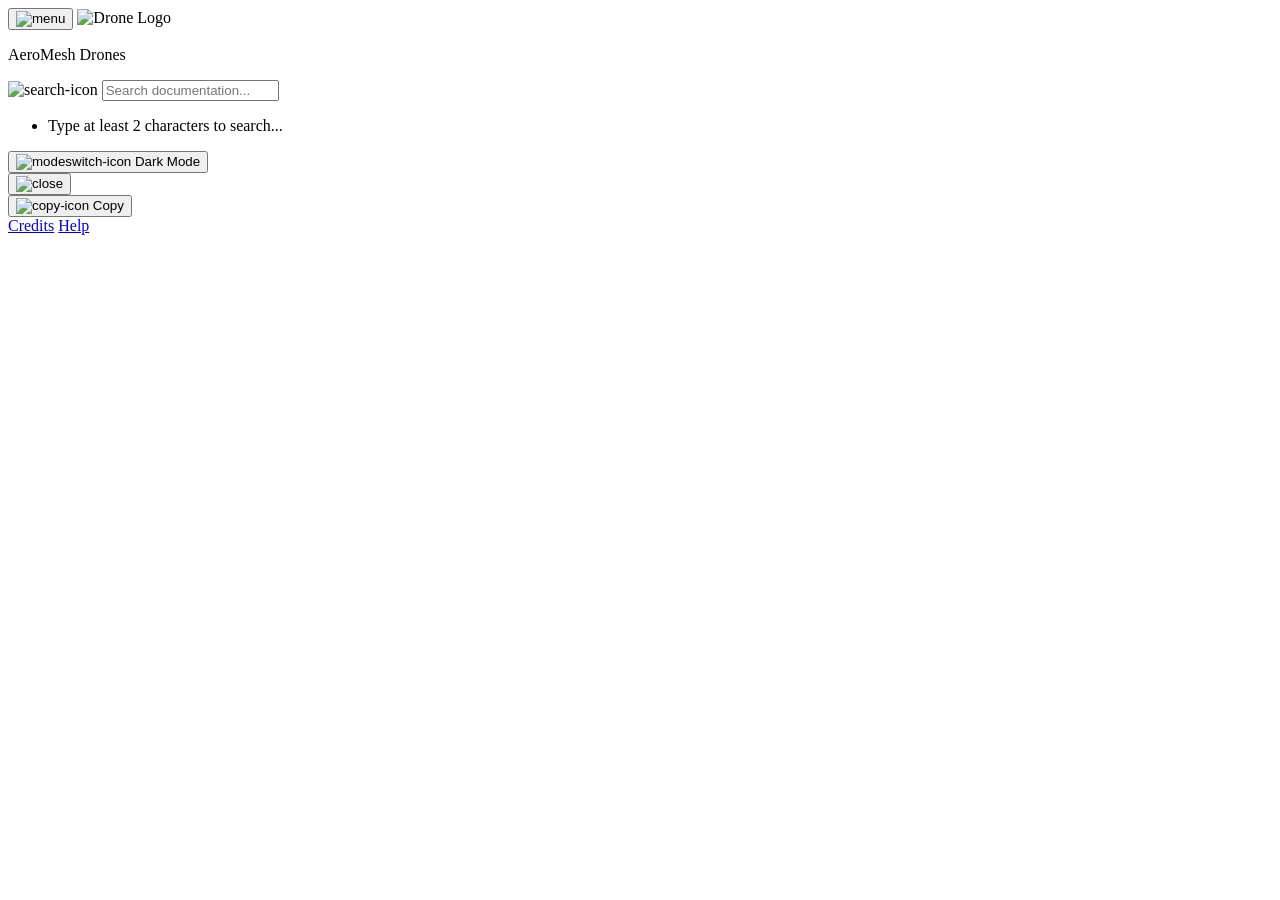
==== pages/index.html @ 742f3708 "Added necessary files to extract standalone version" ====
<!DOCTYPE html>
<html lang="en">
	<head>
		<meta charset="UTF-8" />
		<meta name="viewport" content="width=device-width, initial-scale=1.0" />
		<meta name="description" content="AeroMesh Drones Documentation - Comprehensive guide for building, programming, and flying drones." />

		<link rel="stylesheet" href="./styles/styles.css" />
		<link rel="stylesheet" href="./styles/markdown-styles.css" />
		<link rel="icon" href="./assets/img/camera-drone.svg" type="image/svg+xml" />

		<!-- Apply dark mode immediately before body render -->
		<script>
			(function () {
				const savedTheme = localStorage.getItem("theme");
				// Apply dark mode class immediately to prevent flash
				if (savedTheme === "dark") {
					document.documentElement.classList.add("dark-mode");
				}
				// Update button icon/text after DOM is ready
				function updateToggleButton() {
					const toggleButton = document.getElementById("lightDarkToggle");
					if (toggleButton && savedTheme === "dark") {
						const toggleIcon = toggleButton.querySelector(".icon");
						const toggleText = toggleButton.querySelector(".icon-text");
						toggleIcon.src = "assets/img/light.svg";
						toggleText.textContent = "Light Mode";
					}
				}
				if (document.readyState === "loading") {
					document.addEventListener("DOMContentLoaded", updateToggleButton);
				} else {
					updateToggleButton();
				}
			})();
		</script>

		<script type="module" src="./scripts/script.js"></script>
		<script type="module" src="./scripts/md-converter.js"></script>
		<script type="module" src="./scripts/content-browser.js"></script>
		<title>AeroMesh Drones Documentation</title>
	</head>

	<body>
		<header>
			<!-- Header-->
			<div class="header-logo">
				<!-- Sidebar toggle as an icon-only control placed top-left -->
				<button id="topicToggle" class="topic-toggle" aria-label="Toggle sidebar" aria-expanded="false">
					<img class="topic-toggle-icon" src="assets/img/hamburger.svg" alt="menu" />
				</button>
				<img src="assets/img/camera-drone.svg" class="header-image" alt="Drone Logo" />
				<p class="header-text">AeroMesh Drones</p>
				<div class="header-controls">
					<div class="header-search-bar">
						<img class="icon search-icon" src="assets/img/search.svg" alt="search-icon" />
						<input type="text" onfocus="searchbarFocus()" onblur="searchbarBlur()" oninput="searchbarSearch()" id="searchInput" placeholder="Search documentation..." />
						<div id="searchPopup" class="search-popup">
							<!-- Popup content goes here -->
							<ul class="search-results">
								<li class="search-no-results">Type at least 2 characters to search...</li>
							</ul>
						</div>
					</div>
					<button id="lightDarkToggle" onclick="lightDarkModeToggle()">
						<img class="icon" src="assets/img/dark.svg" alt="modeswitch-icon" />
						<span class="icon-text">Dark Mode</span>
					</button>
				</div>
			</div>
		</header>

		<div class="side-line"></div>

		<main>
			<div class="content-container">
				<div class="topic-selector">
					<button id="topicClose" class="topic-close" aria-label="Close sidebar">
						<img src="assets/img/cancel.svg" alt="close" />
					</button>
					<!-- Loading of topics will use class "topic-category" for headers of categories -->
				</div>
				<div class="display-window">
					<div id="markdown-container">
						<!-- Loading of MarkDown content will be placed here -->
					</div>
				</div>
				<div class="right-panel">
					<button class="copy-button" id="copyButton" onclick="copyButtonTrigger()">
						<img class="icon" src="assets/img/copy.svg" alt="copy-icon" />
						<span class="icon-text">Copy</span>
					</button>
					<div id="right-panel-header"></div>
				</div>
			</div>
		</main>
		<footer>
			<a href="credits.html">Credits</a>
			<a href="help.html">Help</a>
		</footer>

		<!-- Overlay for sliding sidebar on small screens -->
		<div id="sidebarOverlay" class="sidebar-overlay" aria-hidden="true"></div>


	</body>
</html>
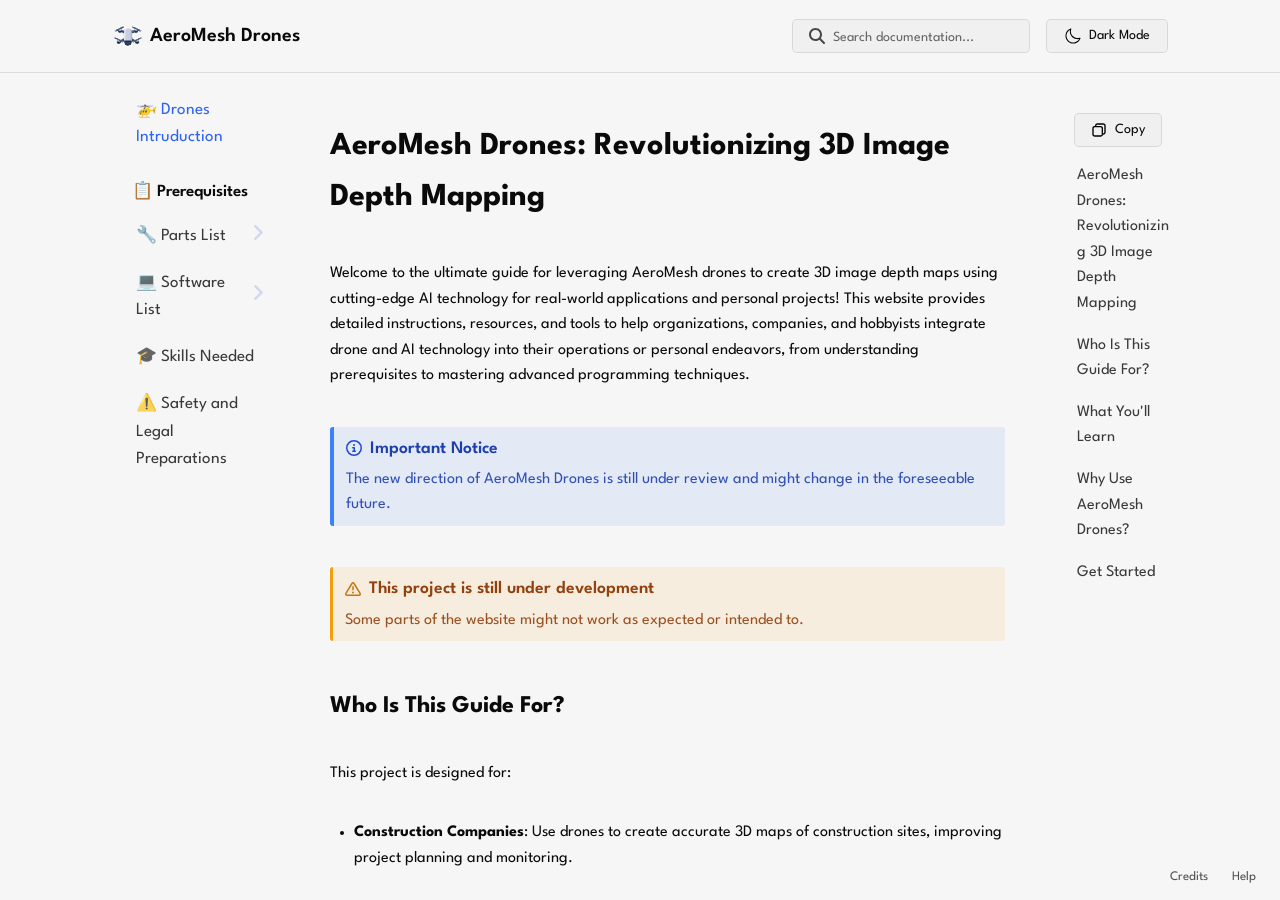
==== commit c6ddec67: "Rework path aspects of the project to fix path not found errors" ====
--- a/pages/index.html
+++ b/pages/index.html
@@ -5,9 +5,9 @@
 		<meta name="viewport" content="width=device-width, initial-scale=1.0" />
 		<meta name="description" content="AeroMesh Drones Documentation - Comprehensive guide for building, programming, and flying drones." />
 
-		<link rel="stylesheet" href="./styles/styles.css" />
-		<link rel="stylesheet" href="./styles/markdown-styles.css" />
-		<link rel="icon" href="./assets/img/camera-drone.svg" type="image/svg+xml" />
+		<link rel="stylesheet" href="../styles/styles.css" />
+		<link rel="stylesheet" href="../tools/markdown-converter/markdown-styles.css" />
+		<link rel="icon" href="../assets/img/camera-drone.svg" type="image/svg+xml" />
 
 		<!-- Apply dark mode immediately before body render -->
 		<script>
@@ -23,7 +23,7 @@
 					if (toggleButton && savedTheme === "dark") {
 						const toggleIcon = toggleButton.querySelector(".icon");
 						const toggleText = toggleButton.querySelector(".icon-text");
-						toggleIcon.src = "assets/img/light.svg";
+						toggleIcon.src = "../assets/img/light.svg";
 						toggleText.textContent = "Light Mode";
 					}
 				}
@@ -35,9 +35,9 @@
 			})();
 		</script>
 
-		<script type="module" src="./scripts/script.js"></script>
-		<script type="module" src="./scripts/md-converter.js"></script>
-		<script type="module" src="./scripts/content-browser.js"></script>
+		<script type="module" src="../scripts/script.js"></script>
+		<script type="module" src="../tools/markdown-converter/markdown-converter.js"></script>
+		<script type="module" src="../scripts/content-browser.js"></script>
 		<title>AeroMesh Drones Documentation</title>
 	</head>
 
@@ -47,13 +47,13 @@
 			<div class="header-logo">
 				<!-- Sidebar toggle as an icon-only control placed top-left -->
 				<button id="topicToggle" class="topic-toggle" aria-label="Toggle sidebar" aria-expanded="false">
-					<img class="topic-toggle-icon" src="assets/img/hamburger.svg" alt="menu" />
+					<img class="topic-toggle-icon" src="../assets/img/hamburger.svg" alt="menu" />
 				</button>
-				<img src="assets/img/camera-drone.svg" class="header-image" alt="Drone Logo" />
+				<img src="../assets/img/camera-drone.svg" class="header-image" alt="Drone Logo" />
 				<p class="header-text">AeroMesh Drones</p>
 				<div class="header-controls">
 					<div class="header-search-bar">
-						<img class="icon search-icon" src="assets/img/search.svg" alt="search-icon" />
+						<img class="icon search-icon" src="../assets/img/search.svg" alt="search-icon" />
 						<input type="text" onfocus="searchbarFocus()" onblur="searchbarBlur()" oninput="searchbarSearch()" id="searchInput" placeholder="Search documentation..." />
 						<div id="searchPopup" class="search-popup">
 							<!-- Popup content goes here -->
@@ -63,7 +63,7 @@
 						</div>
 					</div>
 					<button id="lightDarkToggle" onclick="lightDarkModeToggle()">
-						<img class="icon" src="assets/img/dark.svg" alt="modeswitch-icon" />
+						<img class="icon" src="../assets/img/dark.svg" alt="modeswitch-icon" />
 						<span class="icon-text">Dark Mode</span>
 					</button>
 				</div>
@@ -76,7 +76,7 @@
 			<div class="content-container">
 				<div class="topic-selector">
 					<button id="topicClose" class="topic-close" aria-label="Close sidebar">
-						<img src="assets/img/cancel.svg" alt="close" />
+						<img src="../assets/img/cancel.svg" alt="close" />
 					</button>
 					<!-- Loading of topics will use class "topic-category" for headers of categories -->
 				</div>
@@ -87,7 +87,7 @@
 				</div>
 				<div class="right-panel">
 					<button class="copy-button" id="copyButton" onclick="copyButtonTrigger()">
-						<img class="icon" src="assets/img/copy.svg" alt="copy-icon" />
+						<img class="icon" src="../assets/img/copy.svg" alt="copy-icon" />
 						<span class="icon-text">Copy</span>
 					</button>
 					<div id="right-panel-header"></div>
--- a/styles/styles.css
+++ b/styles/styles.css
@@ -0,0 +1,953 @@
+@font-face {
+	font-family: "league-spartan";
+	src: url("../assets/fonts/league-spartan/LeagueSpartan-VariableFont_wght.ttf");
+	font-display: swap;
+}
+
+/* Use border-box everywhere to avoid unexpected overflow */
+*, *::before, *::after {
+    box-sizing: border-box;
+}
+
+:root {
+	--bg-color: #f6f6f6;
+	--text-color: #0a0a0a;
+	--header-text-color: #0a0a0a;
+	--border-color: rgba(0, 0, 0, 0.1);
+	--hover-bg: rgba(0, 0, 0, 0.1);
+	--button-bg: #f0f0f0;
+	--button-text: #0a0a0a;
+	--topic-selected-color: rgb(44, 98, 245);
+	--topic-selected-hover-bg: rgba(195, 220, 252, 0.5);
+    --end-border-color: rgba(0,0,0,0.12);
+}
+
+:root.dark-mode {
+	--bg-color: #1e1e1e;
+	--text-color: #e0e0e0;
+	--header-text-color: #ffffff;
+	--border-color: rgba(255, 255, 255, 0.1);
+	--hover-bg: rgba(255, 255, 255, 0.1);
+	--button-bg: #2d2d2d;
+	--button-text: #e0e0e0;
+	--topic-selected-color: rgb(79, 128, 235);
+	--topic-selected-hover-bg: rgba(79, 128, 235, 0.2);
+    --end-border-color: rgba(255,255,255,0.08);
+}
+
+.markdown-end-previous,
+.markdown-end-next,
+.markdown-button-container,
+.code-copy-button {
+    background: var(--bg-color);
+    border: 1px solid var(--end-border-color);
+    color: var(--text-color);
+    border-radius: 8px;
+	transition: background-color 0.3s ease, color 0.3s ease, transform 0.1s ease border-color 0.2s ease;
+}
+
+:root.dark-mode .markdown-end-previous,
+:root.dark-mode .markdown-end-next,
+:root.dark-mode .markdown-button-container,
+:root.dark-mode .code-copy-button {
+    background: var(--bg-color);
+    border: 1px solid var(--end-border-color);
+    color: var(--button-text);
+}
+
+:root.dark-mode .markdown-end-previous:hover,
+:root.dark-mode .markdown-end-next:hover {
+    border-color: rgba(255,255,255,0.12);
+}
+
+:root.dark-mode .markdown-end-title,
+:root.dark-mode .markdown-end-label {
+    color: var(--text-color);
+}
+
+:root.dark-mode .markdown-end-icon,
+:root.dark-mode .markdown-end-icon-previous,
+:root.dark-mode .code-copy-button .icon {
+    filter: brightness(0) saturate(100%) invert(100%);
+}
+
+body {
+	background-color: var(--bg-color);
+	color: var(--text-color);
+	height: 100vh;
+	margin: 0;
+	overflow: hidden;
+	transition: background-color 0.3s ease, color 0.3s ease;
+}
+
+/* Smooth transitions for theme changes (match copy-button feel) */
+.display-window,
+.topic-selector,
+.header-search-bar,
+.topic-button,
+.topic-category-button,
+.right-bar-items,
+.markdown-end-previous,
+.markdown-end-next,
+.copy-button,
+.code-copy-button,
+.search-popup,
+footer {
+    transition: background-color 0.3s ease, color 0.3s ease, border-color 0.25s ease, box-shadow 0.25s ease, filter 0.3s ease;
+}
+
+.search-popup {
+	position: absolute;
+	top: 130%;
+	left: 50%;
+	transform: translateX(-50%) translateY(-10px);
+	width: 340px;
+
+	/* Styling */
+	background: var(--bg-color);
+	color: var(--text-color);
+	border: 1px solid var(--border-color);
+	border-radius: 12px;
+	box-shadow: 0 12px 40px rgba(0, 0, 0, 0.15), 0 4px 12px rgba(0, 0, 0, 0.1);
+	z-index: 100;
+	max-height: 350px;
+	overflow-y: auto;
+
+	/* Animation - initially hidden */
+	opacity: 0;
+	pointer-events: none;
+	transition: opacity 0.2s ease, transform 0.2s ease, background-color 0.3s ease, color 0.3s ease;
+}
+
+.search-popup.visible {
+	opacity: 1;
+	transform: translateX(-50%) translateY(0);
+	pointer-events: auto;
+}
+
+/* Search Results Styling */
+.search-results {
+	list-style: none;
+	margin: 0;
+	padding: 8px;
+}
+
+.search-no-results,
+.search-loading {
+	padding: 16px;
+	color: var(--text-color);
+	opacity: 0.6;
+	font-size: 13px;
+	font-family: league-spartan;
+	text-align: center;
+}
+
+.search-category-header {
+	padding: 12px 12px 6px 12px;
+	font-weight: 600;
+	font-size: 11px;
+	text-transform: uppercase;
+	color: var(--text-color);
+	opacity: 0.6;
+	background: transparent;
+	font-family: league-spartan;
+	letter-spacing: 0.8px;
+}
+
+.search-category-header:first-child {
+	padding-top: 4px;
+}
+
+.search-result-item {
+	padding: 0;
+	display: flex;
+	flex-direction: column;
+	gap: 0;
+	margin-bottom: 4px;
+}
+
+.search-result-title-row {
+	display: flex;
+	align-items: center;
+	gap: 10px;
+	padding: 10px 12px;
+	cursor: pointer;
+	border-radius: 8px;
+	transition: background-color 0.15s ease;
+}
+
+.search-result-title-row:hover {
+	background-color: var(--hover-bg);
+}
+
+.search-result-icon {
+	font-size: 14px;
+	opacity: 0.7;
+}
+
+.search-result-title {
+	font-weight: 500;
+	font-size: 14px;
+	font-family: league-spartan;
+	color: var(--text-color);
+}
+
+.search-result-snippets {
+	display: flex;
+	flex-direction: column;
+	gap: 2px;
+	margin-left: 36px;
+	margin-bottom: 4px;
+}
+
+.search-result-snippet {
+	font-size: 12px;
+	color: var(--text-color);
+	font-family: league-spartan;
+	line-height: 1.5;
+	padding: 8px 12px;
+	background: var(--button-bg);
+	border-radius: 6px;
+	cursor: pointer;
+	transition: background-color 0.15s ease, transform 0.1s ease;
+	border-left: 3px solid transparent;
+}
+
+.search-result-snippet:hover {
+	background-color: var(--hover-bg);
+	border-left-color: var(--topic-selected-color);
+	transform: translateX(2px);
+}
+
+.snippet-text {
+	display: -webkit-box;
+	-webkit-line-clamp: 2;
+	line-clamp: 2;
+	-webkit-box-orient: vertical;
+	overflow: hidden;
+	opacity: 0.8;
+}
+
+.search-result-snippet mark {
+	background-color: rgba(255, 200, 0, 0.35);
+	color: inherit;
+	padding: 2px 4px;
+	border-radius: 3px;
+	font-weight: 500;
+}
+
+:root.dark-mode .search-result-snippet mark {
+	background-color: rgba(255, 200, 0, 0.25);
+}
+
+/* Highlight flash animation for scroll-to text */
+@keyframes highlightFlash {
+	0% {
+		background-color: rgba(255, 200, 0, 0.5);
+	}
+	100% {
+		background-color: transparent;
+	}
+}
+
+.search-highlight-flash {
+	animation: highlightFlash 2s ease-out;
+	border-radius: 4px;
+}
+
+#lightDarkToggle {
+	background-color: var(--button-bg);
+	color: var(--button-text);
+	border: 1px solid var(--border-color);
+	padding: 0.5rem 1rem;
+	border-radius: 5px;
+	cursor: pointer;
+	font-family: league-spartan;
+	font-size: 14px;
+	transition: background-color 0.2s ease, transform 0.1s ease;
+	display: flex;
+	align-items: center;
+	gap: 0.5rem;
+	min-width: 122px;
+	justify-content: center;
+}
+
+#lightDarkToggle:hover {
+	background-color: var(--hover-bg);
+	transform: scale(1.025);
+}
+
+#lightDarkToggle:active {
+	transform: scale(0.95);
+}
+
+.icon {
+	width: 16px;
+	height: 16px;
+	filter: brightness(0) saturate(100%) invert(0%);
+	transition: filter 0.3s ease;
+}
+
+:root.dark-mode .icon {
+	filter: brightness(0) saturate(100%) invert(100%);
+	transition: filter 0.3s ease;
+}
+
+.icon-text {
+	line-height: 1;
+}
+
+.header-logo {
+	margin-left: 7rem;
+
+	display: flex;
+	flex-direction: row;
+	align-items: center;
+}
+
+.header-image {
+	width: 32px;
+	height: 32px;
+	margin-right: 0.5%;
+}
+
+.header-text {
+	font-size: 20px;
+	font-weight: 600;
+	font-family: league-spartan;
+	color: var(--header-text-color);
+	transition: background-color 0.3s ease, color 0.3s ease;
+}
+
+.header-controls {
+	margin-left: auto;
+	margin-right: 7rem;
+	display: flex;
+	align-items: center;
+	gap: 1rem;
+}
+
+/* Topic toggle (hamburger) */
+.topic-toggle {
+	display: none;
+	align-items: center;
+	justify-content: center;
+	background: transparent;
+	border: none;
+	padding: 0;
+	margin-right: 1.2rem;
+	cursor: pointer;
+}
+.topic-toggle:focus {
+	outline: 2px solid rgba(44,98,245,0.18);
+	outline-offset: 2px;
+}
+.topic-toggle-icon {
+	width: 28px;
+	height: 28px;
+	display: block;
+}
+
+:root.dark-mode .topic-toggle-icon {
+	filter: invert(1) hue-rotate(180deg) brightness(1.05);
+}
+
+.header-search-bar {
+	position: relative;
+	display: flex;
+	align-items: center;
+	gap: 0.5rem;
+	background-color: var(--button-bg);
+	border: 1px solid var(--border-color);
+	border-radius: 5px;
+	padding: 0.5rem 1rem;
+	transition: background-color 0.3s ease, border-color 0.2s ease;
+}
+
+.header-search-bar:focus-within {
+	border-color: var(--topic-selected-color);
+	box-shadow: 0 4px 12px rgba(0, 0, 0, 0.15), 0 2px 4px rgba(0, 0, 0, 0.1);
+}
+
+:root.dark-mode .header-search-bar:focus-within {
+	box-shadow: 0 4px 12px rgba(0, 0, 0, 0.4), 0 2px 4px rgba(0, 0, 0, 0.3);
+}
+
+.header-search-bar input {
+	border: none;
+	background: transparent;
+	color: var(--text-color);
+	font-family: league-spartan;
+	font-size: 14px;
+	outline: none;
+	width: 180px;
+	padding: 0;
+	margin: 0;
+	position: relative;
+	top: 1.5px;
+}
+
+.header-search-bar input::placeholder {
+	color: var(--text-color);
+	opacity: 0.6;
+}
+
+.search-icon {
+	width: 16px;
+	height: 16px;
+	opacity: 0.7;
+	flex-shrink: 0;
+}
+
+.side-line {
+	height: 1px;
+	background-color: var(--border-color);
+	width: 100%;
+}
+
+main {
+	margin-top: 1rem;
+	margin-left: 7rem;
+	font-family: league-spartan;
+}
+
+.topic-button {
+	border-radius: 5px;
+	transition: 0.1s;
+	padding: 0.5rem;
+	width: 95%;
+	cursor: pointer;
+	margin: 0;
+}
+
+.topic-button:hover {
+	background-color: var(--hover-bg);
+}
+
+.topic-under-category {
+	margin-left: 1.15rem;
+	border-left: 2px solid rgba(44, 98, 245, 0.3);
+	padding-left: 1rem;
+	border-radius: 0px;
+	position: relative;
+	animation: fadeIn 0.2s cubic-bezier(0.4, 0, 0.2, 1);
+}
+
+.fade-out {
+	animation: fadeOut 0.2s cubic-bezier(0.4, 0, 0.2, 1) forwards;
+	pointer-events: none;
+}
+
+@keyframes fadeIn {
+	from {
+		opacity: 0;
+		transform: translateY(-8px) scaleY(0.9);
+	}
+	to {
+		opacity: 1;
+		transform: translateY(0) scaleY(1);
+	}
+}
+
+@keyframes fadeOut {
+	from {
+		opacity: 1;
+		transform: translateY(0) scaleY(1);
+	}
+	to {
+		opacity: 0;
+		transform: translateY(-8px) scaleY(0.9);
+	}
+}
+
+.topic-under-category::before {
+	content: "";
+	position: absolute;
+	left: -2px;
+	top: -0.25rem;
+	width: 2px;
+	height: 0.25rem;
+	background-color: rgba(44, 98, 245, 0.3);
+}
+
+.topic-selected {
+	opacity: 1;
+	color: var(--topic-selected-color);
+}
+
+.topic-selected:hover {
+	background-color: var(--topic-selected-hover-bg);
+}
+
+.topic-unselected {
+	opacity: 0.8;
+}
+
+.topic-category-button {
+	border-radius: 5px;
+	transition: 0.1s;
+	padding: 0.5rem;
+	width: 100%;
+	cursor: pointer;
+	margin: 0;
+	display: flex;
+	align-items: center;
+	justify-content: space-between;
+}
+
+.topic-category-button:hover {
+	background-color: var(--hover-bg);
+}
+
+.topic-category-button-collapsed {
+	opacity: 0.8;
+}
+
+.topic-category-button-expanded {
+	opacity: 1;
+	color: var(--text-color);
+}
+
+.topic-category-button-selected {
+	opacity: 1;
+	color: var(--topic-selected-color);
+}
+
+.topic-category-button-selected:hover {
+	background-color: var(--topic-selected-hover-bg);
+}
+
+.topic-category-button-expanded .category-arrow {
+	opacity: 1;
+}
+
+.topic-category-button-selected .category-arrow {
+	opacity: 1;
+	color: var(--topic-selected-color);
+}
+
+.category-arrow {
+	margin-left: auto;
+	margin-right: 0.25rem;
+}
+
+.category-arrow img {
+	filter: brightness(0) saturate(100%) invert(85%) sepia(15%) saturate(353%) hue-rotate(194deg) brightness(96%) contrast(92%);
+	transition: filter 0.3s ease;
+}
+
+/* Blue arrow for selected state only */
+.topic-category-button-selected .category-arrow img {
+	filter: brightness(0) saturate(100%) invert(25%) sepia(90%) saturate(2267%) hue-rotate(224deg) brightness(100%) contrast(95%);
+}
+
+.topic-category {
+	font-weight: 600;
+	margin-top: 1rem;
+	margin-bottom: 0.25rem;
+	padding-left: 0.25rem;
+}
+
+.topic-selector {
+	font-size: 17px;
+	display: flex;
+	flex-direction: column;
+	gap: 0.25rem;
+	flex: 0 0 auto;
+	width: 15%;
+	overflow-y: auto;
+	max-height: calc(100vh - 120px);
+	overflow-x: hidden;
+	padding-right: 1rem;
+}
+
+.topic-selector {
+	transition: transform 240ms cubic-bezier(.2,.8,.2,1), visibility 240ms;
+}
+
+.sidebar-overlay {
+	position: fixed;
+	inset: 0;
+	background: rgba(0,0,0,0.35);
+	z-index: 10050;
+	opacity: 0;
+	visibility: hidden;
+	transition: opacity 200ms ease;
+}
+
+body.sidebar-open .sidebar-overlay {
+	opacity: 1;
+	visibility: visible;
+}
+
+/* When `.sidebar-open` is present, slide in sidebar on small screens */
+body.sidebar-open .topic-selector {
+	transform: translateX(0) !important;
+}
+
+/* Sidebar pop-in styling improvements */
+.topic-selector {
+	border-top-right-radius: 12px;
+	border-bottom-right-radius: 12px;
+	background-clip: padding-box;
+}
+
+.topic-selector .topic-close {
+	position: absolute;
+	right: 10px;
+	top: 10px;
+	background: transparent;
+	border: none;
+	padding: 6px;
+	display: inline-flex;
+	align-items: center;
+	justify-content: center;
+	cursor: pointer;
+}
+
+.topic-selector .topic-close img {
+	width: 18px;
+	height: 18px;
+	opacity: 0.8;
+}
+
+.topic-selector {
+	transition: transform 240ms cubic-bezier(.2,.8,.2,1), box-shadow 180ms ease;
+}
+
+.topic-selector.open {
+	transform: translateX(0);
+}
+
+.sidebar-overlay {
+	backdrop-filter: blur(4px) saturate(1.05);
+	-webkit-backdrop-filter: blur(4px) saturate(1.05);
+}
+
+.topic-selector::-webkit-scrollbar {
+	width: 3px;
+}
+
+.topic-selector::-webkit-scrollbar-thumb {
+	background: #bebebe;
+}
+
+.topic-selector::-webkit-scrollbar-thumb:hover {
+	background: #999999;
+}
+
+.content-container {
+	display: flex;
+	gap: 1rem;
+	align-items: flex-start;
+	width: 100%;
+	max-width: 100%;
+	margin: 0 auto;
+	padding: 0 1rem;
+	overflow-x: hidden;
+}
+
+.display-window {
+	flex: 1;
+	padding: 1rem;
+	overflow-y: auto;
+	max-height: calc(100vh - 120px);
+}
+
+.display-window::-webkit-scrollbar {
+	width: 3px;
+}
+
+.display-window::-webkit-scrollbar-thumb {
+	background: #bebebe;
+}
+
+.display-window::-webkit-scrollbar-thumb:hover {
+	background: #999999;
+}
+
+.right-panel {
+	flex: 0 0 20%;
+	padding: 1rem;
+	min-height: 400px;
+}
+
+.right-bar-list {
+	padding: 0;
+	margin: 0;
+	width: 75%;
+}
+
+.right-bar-items {
+	list-style: none;
+	border-radius: 5px;
+	padding: 0.25rem 0.75rem;
+	display: block;
+}
+
+.right-bar-items a {
+	list-style: none;
+	color: var(--text-color);
+	text-decoration: none;
+	padding: 0.25rem 0.75rem;
+	display: block;
+	opacity: 0.8;
+	transition: opacity 0.2s ease;
+	word-wrap: break-word;
+	transition: background-color 0.3s ease, color 0.3s ease;
+}
+
+.right-bar-items:hover {
+	cursor: pointer;
+	background-color: rgba(44, 98, 245, 0.08);
+	transform: translateX(2px);
+	transition: 0.2s ease-in-out;
+}
+
+.right-bar-items:hover a {
+	opacity: 1;
+	color: rgb(44, 98, 245);
+}
+
+.markdown-code-block {
+	background-color: var(--md-code-bg-color);
+	transition: background-color 0.2s ease, color 0.2s ease;
+}
+
+.copy-button {
+	position: static;
+	background-color: var(--button-bg);
+	color: var(--button-text);
+	border: 1px solid var(--border-color);
+	padding: 0.5rem 1rem;
+	border-radius: 5px;
+	cursor: pointer;
+	font-family: league-spartan;
+	font-size: 14px;
+	margin-left: auto;
+	margin-right: 24%;
+	margin-left: 1.3rem;
+	margin-top: 0.5rem;
+	margin-bottom: 0.5rem;
+	display: flex;
+	align-items: center;
+	gap: 0.5rem;
+	transition: background-color 0.3s ease, color 0.3s ease, transform 0.1s ease;
+}
+
+html {
+	overflow-x: hidden;
+}
+
+.copy-button:hover {
+	background-color: var(--hover-bg);
+}
+
+.copy-button:active {
+	transform: scale(0.95);
+}
+
+footer {
+	position: fixed;
+	bottom: 0.75rem;
+	right: 1.5rem;
+	font-family: league-spartan;
+	font-size: 13px;
+	z-index: 1000;
+	display: flex;
+	gap: 1.5rem;
+}
+
+footer a {
+	color: var(--text-color);
+	text-decoration: none;
+	opacity: 0.7;
+	transition: opacity 0.2s ease, color 0.3s ease, border-color 0.3s ease;
+}
+
+footer a:hover {
+	opacity: 1;
+	text-decoration: underline;
+}
+
+.markdown-end-container {
+    gap: 3rem;
+}
+
+@media (max-width: 768px) {
+	.header-text {
+		font-size: 15px;
+	}
+
+	main {
+		margin-left: 0;
+	}
+
+	.header-logo {
+		margin-left: 1.5%;
+	}
+
+    .content-container {
+		padding: 0 0;
+		gap: 0.5rem;
+		width: 100%;
+		max-width: 100%;
+	}
+
+	.right-panel {
+		display: none !important;
+	}
+
+	.topic-toggle {
+		display: inline-flex;
+	}
+
+	.topic-selector {
+		position: fixed;
+		top: 64px;
+		bottom: 0;
+		left: 0;
+		width: 78%;
+		max-width: 360px;
+		padding: 1rem;
+		background: var(--bg-color);
+		z-index: 10060;
+		box-shadow: 8px 0 30px rgba(0,0,0,0.12);
+		transform: translateX(-110%);
+		overflow-y: auto;
+		max-height: calc(100vh - 64px);
+	}
+
+	.content-container {
+		padding: 0 0.5rem;
+	}
+
+	.display-window {
+		padding: 0.75rem 0.5rem;
+		flex-basis: 100%;
+	}
+
+	.sidebar-overlay {
+		display: block;
+	}
+
+	.copy-button {
+		margin-right: 0.5rem;
+		margin-left: 0.5rem;
+	}
+
+	#lightDarkToggle {
+		min-width: 0 !important;
+		padding: 0.4rem 0.6rem !important;
+	}
+
+	#lightDarkToggle .icon-text {
+		display: none !important;
+	}
+
+	.header-controls {
+		margin-right: 1.5%;
+		gap: 0.5rem;
+		position: relative;
+	}
+
+	.header-search-bar {
+		position: absolute;
+		right: 48px;
+		top: 50%;
+		transform: translateY(-50%);
+		z-index: 60;
+		transition: background-color 0.3s ease, color 0.3s ease, transform 0.1s ease;
+
+	}
+
+	.header-search-bar.mobile-collapsed {
+		width: 40px;
+		padding: 0.35rem;
+		overflow: hidden;
+		border-radius: 6px;
+		display: flex;
+		align-items: center;
+		justify-content: center;
+		gap: 0;
+		top: 50%;
+		transform: translateY(-50%);
+	}
+
+	.header-search-bar.mobile-collapsed input {
+		display: none;
+	}
+
+	.header-search-bar.expanded {
+		width: 220px;
+		padding: 0.4rem 0.6rem;
+		right: 56px;
+		transform: translateY(-50%);
+	}
+
+	.header-search-bar.expanded input {
+		width: 100%;
+		opacity: 1;
+		padding-left: 0.25rem;
+		pointer-events: auto;
+		display: block;
+	}
+
+	.header-search-bar .search-popup {
+		left: 50%;
+		transform: translateX(-50%) translateY(-10px);
+	}
+
+	.header-search-bar input {
+		width: 110px;
+	}
+
+	.markdown-end-container {
+		flex-direction: column;
+		gap: 1.5rem;
+		align-items: stretch;
+		padding: 0.12rem 0.12rem;
+	}
+
+	.markdown-end-previous,
+	.markdown-end-next {
+		width: 100%;
+		padding: 0.45rem 0.6rem;
+		border-radius: 8px;
+		box-shadow: 0 3px 8px rgba(0,0,0,0.04);
+		background: var(--bg-color);
+		border: 1px solid var(--end-border-color);
+		justify-content: space-between;
+		align-items: center;
+	}
+
+	.markdown-end-previous {
+		order: 1;
+	}
+
+	.markdown-end-next {
+		order: 2;
+	}
+
+	.markdown-end-icon,
+	.markdown-end-icon-previous {
+		width: 18px;
+		height: 18px;
+		margin-left: 0.25rem;
+		filter: drop-shadow(0 1px 3px rgba(0,0,0,0.04));
+	}
+
+	.markdown-end-label {
+		font-size: 0.9rem;
+	}
+
+	.markdown-end-title {
+		font-size: 1rem;
+	}
+
+	.markdown-end-previous,
+	.markdown-end-next {
+		-touch-action: manipulation;
+	}
+}
+
--- a/tools/markdown-converter/markdown-styles.css
+++ b/tools/markdown-converter/markdown-styles.css
@@ -0,0 +1,870 @@
+@font-face {
+	font-family: "league-spartan";
+	src: url("./assets/fonts/league-spartan/LeagueSpartan-VariableFont_wght.ttf"); /* Change the path to the font if needed */
+}
+
+/* === UI Theme Colors (Light Mode) === */
+:root {
+	--bg-color: #f6f6f6; /* Main background color */
+	--text-color: #0a0a0a; /* Primary text color */
+	--header-text-color: #0a0a0a; /* Header text color */
+	--border-color: rgba(0, 0, 0, 0.1); /* Border and divider color */
+	--hover-bg: rgba(0, 0, 0, 0.1); /* Background on hover state */
+	--button-bg: #f0f0f0; /* Button and container background */
+	--button-text: #0a0a0a; /* Button text color */
+	--topic-selected-color: rgb(44, 98, 245); /* Active/selected element color */
+
+	/* === Markdown Code Styling === */
+	--md-code-bg-color: #f5f5f5; /* Code block background */
+	--md-inline-code-bg: #f4f4f4; /* Inline code background */
+	--md-code-block-bg: #f8f9fa; /* Code block background (main) */
+	--md-code-block-border: #e9ecef; /* Code block border color */
+	--md-greyed-out: #a6a6a6; /* Disabled/muted text color */
+
+	/* === Markdown Signature Blocks === */
+	--md-positive-bg: rgba(34, 197, 94, 0.1); /* Success/positive background */
+	--md-positive-color: rgb(22, 101, 52); /* Success/positive text color */
+	--md-warning-bg: rgba(245, 158, 11, 0.1); /* Warning background */
+	--md-warning-color: rgb(146, 64, 14); /* Warning text color */
+	--md-negative-bg: rgba(239, 68, 68, 0.1); /* Error/negative background */
+	--md-negative-color: rgb(153, 27, 27); /* Error/negative text color */
+	--md-info-bg: rgba(59, 130, 246, 0.1); /* Info background */
+	--md-info-color: rgb(30, 64, 175); /* Info text color */
+
+	/* === Markdown Button Containers === */
+	--md-button-container: rgb(200, 200, 200); /* Button container border color */
+	--md-button-container-hover: rgb(160, 160, 160); /* Button container hover border */
+
+	/* === Markdown Tables === */
+	--md-table-border: #d1d5db; /* Table border color */
+	--md-table-header-bg: #f3f4f6; /* Table header background */
+	--md-table-header-color: #374151; /* Table header text color */
+	--md-table-cell-bg: white; /* Table cell background */
+	--md-table-row-even-bg: #fbfbfb; /* Even row background (zebra striping) */
+	--md-table-row-hover-bg: #f3f4f6; /* Table row hover background */
+
+	/* === Code Block Syntax Highlighting === */
+	--md-cb-text: #0a0a0a; /* Default code text color */
+	--md-cb-comment: #188418; /* Comment text color */
+	--md-cb-number: #dfb11b; /* Number literal color */
+	--md-cb-keyword: #0e00d5; /* Keyword color */
+	--md-cb-hash: #c915e1; /* Hash/special symbol color */
+	--md-cb-qmark: #a84600; /* Question mark/operator color */
+	--md-cb-brc: var(--md-cb-text); /* Round brackets color */
+	--md-cb-cbrc: var(--md-cb-text); /* Curly brackets color */
+	--md-cb-sbrc: var(--md-cb-keyword); /* Square brackets color */
+	--md-cb-dot: var(--md-cb-text); /* Dot/period color */
+	--md-cb-object: #001369; /* Object/class name color */
+	--md-cb-property: #575a00; /* Property/attribute name color */
+}
+
+/* === UI Theme Colors (Dark Mode) === */
+:root.dark-mode {
+	--bg-color: #1e1e1e; /* Dark background color */
+	--text-color: #e0e0e0; /* Light text for dark mode */
+	--header-text-color: #ffffff; /* Bright header text */
+	--border-color: rgba(255, 255, 255, 0.1); /* Light border color */
+	--hover-bg: rgba(255, 255, 255, 0.1); /* Light hover background */
+	--button-bg: #2d2d2d; /* Dark button background */
+	--button-text: #e0e0e0; /* Light button text */
+	--topic-selected-hover-bg: rgba(79, 128, 235, 0.2); /* Selected element hover background */
+
+	/* === Markdown Code Styling (Dark Mode) === */
+	--md-code-bg-color: #2d2d2d; /* Dark code block background */
+	--md-inline-code-bg: #2d2d2d; /* Dark inline code background */
+	--md-code-block-bg: #2d2d2d; /* Dark code block background (main) */
+	--md-code-block-border: #3d3d3d; /* Dark code block border */
+
+	/* === Markdown Signature Blocks (Dark Mode) === */
+	--md-positive-bg: rgba(34, 197, 94, 0.2); /* Dark success background */
+	--md-positive-color: rgb(111, 218, 152); /* Bright success text */
+	--md-warning-bg: rgba(245, 158, 11, 0.2); /* Dark warning background */
+	--md-warning-color: rgb(251, 191, 36); /* Bright warning text */
+	--md-negative-bg: rgba(239, 68, 68, 0.2); /* Dark error background */
+	--md-negative-color: rgb(252, 165, 165); /* Bright error text */
+	--md-info-bg: rgba(59, 130, 246, 0.2); /* Dark info background */
+	--md-info-color: rgb(147, 197, 253); /* Bright info text */
+
+	/* === Markdown Button Containers (Dark Mode) === */
+	--md-button-container: rgb(80, 80, 80); /* Dark button container border */
+	--md-button-container-hover: rgb(120, 120, 120); /* Dark button hover border */
+
+	/* === Markdown Tables (Dark Mode) === */
+	--md-table-border: #3d3d3d; /* Dark table border */
+	--md-table-header-bg: #2d2d2d; /* Dark table header background */
+	--md-table-header-color: #e0e0e0; /* Light table header text */
+	--md-table-cell-bg: #1e1e1e; /* Dark table cell background */
+	--md-table-row-even-bg: #252525; /* Dark even row background */
+	--md-table-row-hover-bg: #2d2d2d; /* Dark table row hover background */
+
+	/* === Code Block Syntax Highlighting (Dark Mode) === */
+	--md-cb-text: #e0e0e0; /* Light code text */
+	--md-cb-comment: #379837; /* Green comment color */
+	--md-cb-number: #dfb11b; /* Number color */
+	--md-cb-keyword: #4f43ff; /* Bright keyword color */
+	--md-cb-hash: #cf11e8; /* Bright hash/symbol color */
+	--md-cb-qmark: #db8b52; /* Orange operator color */
+	--md-cb-brc: var(--md-cb-text); /* Round brackets color */
+	--md-cb-cbrc: var(--md-cb-text); /* Curly brackets color */
+	--md-cb-sbrc: var(--md-cb-keyword); /* Square brackets color */
+	--md-cb-dot: var(--md-cb-text); /* Dot/period color */
+	--md-cb-object: #bbc2e3; /* Light object/class name color */
+	--md-cb-property: #e6e7c8; /* Light property/attribute name color */
+}
+
+/* Base Body Styles */
+body {
+	font-family: "league-spartan", Arial, sans-serif;
+	line-height: 1.6;
+	margin: 0;
+	padding: 0;
+}
+
+/* Heading Styles */
+.markdown-heading {
+	font-weight: bold;
+	margin: 0.5em 0 0.25em;
+}
+
+.markdown-heading h1 {
+	font-size: 2em;
+}
+
+.markdown-heading h2 {
+	font-size: 1.75em;
+}
+
+.markdown-heading h3 {
+	font-size: 1.5em;
+}
+
+.markdown-heading h4 {
+	font-size: 1.25em;
+}
+
+.markdown-heading h5 {
+	font-size: 1em;
+}
+
+.markdown-heading h6 {
+	font-size: 0.875em;
+}
+
+/* Paragraph Styles */
+.markdown-paragraph {
+	margin: 0.25em 0;
+}
+
+/* Unordered Lists */
+.markdown-list {
+	list-style-type: disc;
+	margin: 0.25em 0 0.25em 1.5em;
+	padding: 0;
+}
+
+.markdown-list-item {
+	margin: 0.25em 0;
+}
+
+/* Ordered Lists */
+.markdown-ordered-list {
+	list-style-type: decimal;
+	margin: 0.25em 0 0.25em 1.5em;
+	padding: 0;
+}
+
+.markdown-ordered-list-item {
+	margin: 0.25em 0;
+}
+
+/* Bold Text */
+.markdown-bold {
+	font-weight: bold;
+}
+
+/* Italic Text */
+.markdown-italic {
+	font-style: italic;
+}
+
+/* Strikethrough Text */
+.markdown-strikethrough {
+	text-decoration: line-through;
+	opacity: 0.7;
+}
+
+/* Inline Code */
+.markdown-code {
+	font-family: monospace;
+	background-color: var(--md-inline-code-bg);
+	padding: 0.2em 0.4em;
+	border-radius: 4px;
+	transition: background-color 0.3s ease, border-color 0.3s ease;
+}
+
+/* Standard Code Block */
+.markdown-code-block {
+	font-family: monospace;
+	background-color: var(--md-code-block-bg);
+	border: 1px solid var(--md-code-block-border);
+	border-radius: 5px;
+	padding: 1rem;
+	margin: 1rem 0;
+	overflow-x: auto;
+	white-space: pre;
+	transition: background-color 0.3s ease, border-color 0.3s ease, color 0.3s ease;
+}
+
+/* Standard Links */
+.markdown-link {
+	color: rgb(44, 98, 245);
+	text-decoration: none;
+	transition: 0.1s;
+}
+
+.markdown-link:hover {
+	text-decoration: underline;
+	color: rgba(44, 98, 245, 0.8);
+}
+
+/* Button-styled Links */
+.markdown-button {
+	display: inline-block;
+	background-color: rgb(44, 98, 245);
+	color: white;
+	padding: 0.5rem 1rem;
+	border-radius: 5px;
+	cursor: pointer;
+	transition: 0.1s;
+	font-family: "league-spartan", Arial, sans-serif;
+	font-weight: 600;
+	text-decoration: none;
+	border: none;
+}
+
+.markdown-button:hover {
+	background-color: rgba(44, 98, 245, 0.8);
+	transform: translateY(-1px);
+}
+
+/* Success/Positive Block */
+.markdown-positive {
+	background-color: var(--md-positive-bg);
+	border-left: 4px solid rgb(34, 197, 94);
+	padding: 0.5rem 0.75rem;
+	margin: 0.5rem 0;
+	border-radius: 3px;
+	font-family: "league-spartan", Arial, sans-serif;
+	font-weight: 500;
+	color: var(--md-positive-color);
+	transition: background-color 0.3s ease, color 0.3s ease;
+}
+
+/* Warning Block */
+.markdown-warning {
+	background-color: var(--md-warning-bg);
+	border-left: 3px solid rgb(245, 158, 11);
+	border-radius: 3px;
+	padding: 0.5rem 0.75rem;
+	margin: 0.5rem 0;
+	font-family: "league-spartan", Arial, sans-serif;
+	font-weight: 500;
+	color: var(--md-warning-color);
+	transition: background-color 0.3s ease, color 0.3s ease;
+}
+
+/* Error/Negative Block */
+.markdown-negative {
+	background-color: var(--md-negative-bg);
+	border-left: 4px solid rgb(239, 68, 68);
+	padding: 0.5rem 0.75rem;
+	margin: 0.5rem 0;
+	border-radius: 3px;
+	font-family: "league-spartan", Arial, sans-serif;
+	font-weight: 500;
+	color: var(--md-negative-color);
+	transition: background-color 0.3s ease, color 0.3s ease;
+}
+
+/* Info Block */
+.markdown-info {
+	background-color: var(--md-info-bg);
+	border-left: 4px solid rgb(59, 130, 246);
+	padding: 0.5rem 0.75rem;
+	margin: 0.5rem 0;
+	border-radius: 3px;
+	font-family: "league-spartan", Arial, sans-serif;
+	font-weight: 500;
+	color: var(--md-info-color);
+	transition: background-color 0.3s ease, color 0.3s ease;
+}
+
+/* Signature Block Sub-components */
+.markdown-signature-heading {
+	margin: 0 0 0.25rem 0;
+	font-weight: 600;
+	font-size: 1.1em;
+	color: inherit;
+}
+
+.markdown-signature-header {
+	display: flex;
+	align-items: center;
+	gap: 8px;
+}
+
+.markdown-signature-body {
+	margin: 0;
+	font-weight: 400;
+	opacity: 0.9;
+}
+
+.markdown-signature-header .icon {
+	height: 16px;
+	width: 16px;
+	margin-top: -0.37rem;
+}
+
+/* Signature Block Icons - Light Mode */
+.markdown-positive .markdown-signature-header .icon {
+	filter: brightness(0) saturate(100%) invert(27%) sepia(51%) saturate(2878%) hue-rotate(106deg) brightness(91%) contrast(97%);
+	transition: filter 0.3s ease;
+}
+
+.markdown-warning .markdown-signature-header .icon {
+	filter: brightness(0) saturate(100%) invert(41%) sepia(94%) saturate(1263%) hue-rotate(13deg) brightness(94%) contrast(91%);
+}
+
+.markdown-negative .markdown-signature-header .icon {
+	filter: brightness(0) saturate(100%) invert(15%) sepia(73%) saturate(3607%) hue-rotate(347deg) brightness(89%) contrast(88%);
+	transition: filter 0.3s ease;
+}
+
+.markdown-info .markdown-signature-header .icon {
+	filter: brightness(0) saturate(100%) invert(19%) sepia(95%) saturate(2733%) hue-rotate(224deg) brightness(91%) contrast(95%);
+	transition: filter 0.3s ease;
+}
+
+/* Signature Block Icons - Dark Mode */
+:root.dark-mode .markdown-positive .markdown-signature-header .icon {
+	filter: brightness(0) saturate(100%) invert(79%) sepia(23%) saturate(864%) hue-rotate(88deg) brightness(96%) contrast(89%);
+	transition: filter 0.3s ease;
+}
+
+:root.dark-mode .markdown-warning .markdown-signature-header .icon {
+	filter: brightness(0) saturate(100%) invert(80%) sepia(47%) saturate(565%) hue-rotate(360deg) brightness(102%) contrast(98%);
+}
+
+:root.dark-mode .markdown-negative .markdown-signature-header .icon {
+	filter: brightness(0) saturate(100%) invert(84%) sepia(17%) saturate(1078%) hue-rotate(308deg) brightness(102%) contrast(98%);
+	transition: filter 0.3s ease;
+}
+
+:root.dark-mode .markdown-info .markdown-signature-header .icon {
+	filter: brightness(0) saturate(100%) invert(75%) sepia(26%) saturate(741%) hue-rotate(188deg) brightness(101%) contrast(98%);
+	transition: filter 0.3s ease;
+}
+
+/* Signature Block Heading Styles */
+.markdown-positive-heading {
+	background-color: rgba(34, 197, 94, 0.2);
+	margin: -0.5rem -0.75rem 0.25rem -0.75rem;
+	padding: 0.5rem 0.75rem;
+	font-weight: 600;
+	font-size: 1.1em;
+	color: inherit;
+	border-radius: 3px 3px 0 0;
+}
+
+.markdown-positive-body {
+	margin: 0;
+	font-weight: 400;
+	opacity: 0.9;
+}
+
+.markdown-warning-heading {
+	background-color: rgba(245, 158, 11, 0.2);
+	margin: -0.5rem -0.75rem 0.25rem -0.75rem;
+	padding: 0.5rem 0.75rem;
+	font-weight: 600;
+	font-size: 1.1em;
+	color: inherit;
+	border-radius: 3px 3px 0 0;
+}
+
+.markdown-warning-body {
+	margin: 0;
+	font-weight: 400;
+	opacity: 0.9;
+}
+
+.markdown-negative-heading {
+	background-color: rgba(239, 68, 68, 0.2);
+	margin: -0.5rem -0.75rem 0.25rem -0.75rem;
+	padding: 0.5rem 0.75rem;
+	font-weight: 600;
+	font-size: 1.1em;
+	color: inherit;
+	border-radius: 3px 3px 0 0;
+}
+
+.markdown-negative-body {
+	margin: 0;
+	font-weight: 400;
+	opacity: 0.9;
+}
+
+.markdown-info-heading {
+	background-color: rgba(59, 130, 246, 0.2);
+	margin: -0.5rem -0.75rem 0.25rem -0.75rem;
+	padding: 0.5rem 0.75rem;
+	font-weight: 600;
+	font-size: 1.1em;
+	color: inherit;
+	border-radius: 3px 3px 0 0;
+}
+
+.markdown-info-body {
+	margin: 0;
+	font-weight: 400;
+	opacity: 0.9;
+}
+
+/* Images */
+.markdown-image {
+	max-width: 100%;
+	height: auto;
+	border-radius: 5px;
+	margin: 0.5rem 0;
+}
+
+/* Main Table Container */
+.markdown-table {
+	border-collapse: separate;
+	border-spacing: 0;
+	/* allow table to be wider than viewport but scroll inside */
+	display: block;
+	width: 100%;
+	margin: 1rem 0;
+	font-family: "league-spartan", Arial, sans-serif;
+	border: 1px solid var(--md-table-border);
+	border-radius: 5px;
+	overflow-x: auto;
+	-webkit-overflow-scrolling: touch;
+}
+
+/* Table Header Cells */
+.markdown-table-header {
+	background-color: var(--md-table-header-bg);
+	color: var(--md-table-header-color);
+	padding: 0.5rem 0.75rem;
+	text-align: left;
+	font-weight: 700;
+	border: 1px solid var(--md-table-border);
+	border-top: none;
+	border-left: none;
+	white-space: nowrap;
+}
+
+.markdown-table-header:last-child {
+	border-right: none;
+}
+
+/* Table Data Cells */
+.markdown-table-cell {
+	padding: 0.5rem 0.75rem;
+	border: 1px solid var(--md-table-border);
+	border-top: none;
+	border-left: none;
+	background-color: var(--md-table-cell-bg);
+	white-space: nowrap;
+}
+
+.markdown-table-cell:last-child {
+	border-right: none;
+}
+
+/* Table Row Styling */
+.markdown-table-row:last-child .markdown-table-cell {
+	border-bottom: none;
+}
+
+.markdown-table-row:nth-child(even) .markdown-table-cell {
+	background-color: var(--md-table-row-even-bg);
+}
+
+.markdown-table-row:hover .markdown-table-cell {
+	background-color: var(--md-table-row-hover-bg);
+	transition: background-color 0.2s ease-in-out;
+}
+
+/* Desktop Table Styling */
+@media (min-width: 769px) {
+	.markdown-table {
+		display: table;
+		width: auto;
+		border-collapse: separate;
+		border-spacing: 0;
+		border: 1px solid var(--md-table-border);
+		border-radius: 5px;
+		overflow: hidden;
+		margin: 1rem 0;
+		background-clip: padding-box;
+	}
+
+	.markdown-table-header,
+	.markdown-table-cell {
+		border: none;
+		white-space: normal;
+		padding: 0.5rem 0.75rem;
+	}
+
+	.markdown-table-header {
+		background-color: var(--md-table-header-bg);
+		color: var(--md-table-header-color);
+		font-weight: 700;
+	}
+
+	.markdown-table-cell {
+		background-color: var(--md-table-cell-bg);
+	}
+
+	.markdown-table-row .markdown-table-cell:not(:last-child) {
+		border-right: 1px solid var(--md-table-border);
+	}
+
+	.markdown-table-row:not(:last-child) .markdown-table-cell {
+		border-bottom: 1px solid var(--md-table-border);
+	}
+}
+
+/* Button Container Box */
+.markdown-button-container {
+	padding: 1rem;
+	border: solid 2px var(--md-button-container);
+	width: fit-content;
+	border-radius: 5px;
+	transition: ease-in-out 0.2s;
+}
+
+.markdown-button-container:hover {
+	border: solid 2px var(--md-button-container-hover);
+}
+
+/* Button Container Heading */
+.markdown-button-heading {
+	font-weight: 600;
+	font-size: larger;
+}
+
+/* Navigation End Container */
+.markdown-end-container {
+	display: flex;
+	width: 100%;
+	margin: 0 auto;
+	justify-content: space-between;
+	align-items: center;
+}
+
+.markdown-end-previous,
+.markdown-end-next {
+	padding: 0.7rem;
+	border: solid 1px var(--md-button-container);
+	width: 100%;
+	text-align: left;
+	border-radius: 5px;
+	cursor: pointer;
+	display: flex;
+	flex-direction: row;
+	align-items: center;
+	justify-content: space-between;
+	gap: 0.3rem;
+	transition: all 0.2s ease;
+}
+
+.markdown-end-content-p {
+	display: flex;
+	align-items: end;
+	flex-direction: column;
+	gap: 0.3rem;
+}
+
+.markdown-end-content-n {
+	display: flex;
+	flex-direction: column;
+	gap: 0.3rem;
+}
+
+.markdown-end-icon {
+	width: 20px;
+	height: 20px;
+	opacity: 0.6;
+	transition: opacity 0.2s ease, transform 0.2s ease, filter 0.3s ease;
+	flex-shrink: 0;
+}
+
+.markdown-end-icon-previous {
+	width: 20px;
+	height: 20px;
+	opacity: 0.6;
+	transition: opacity 0.2s ease, transform 0.2s ease, filter 0.3s ease;
+	flex-shrink: 0;
+	transform: rotate(180deg);
+}
+
+:root.dark-mode .markdown-end-icon,
+:root.dark-mode .markdown-end-icon-previous {
+	filter: brightness(0) saturate(100%) invert(100%);
+}
+
+.markdown-end-next:hover .markdown-end-icon {
+	opacity: 1;
+	transform: translateX(3px);
+}
+
+.markdown-end-next:hover .markdown-end-icon-previous {
+	opacity: 1;
+	transform: rotate(180deg) translateX(3px);
+}
+
+.markdown-end-previous:hover,
+.markdown-end-next:hover {
+	border-color: var(--md-button-container-hover);
+}
+
+.markdown-end-previous:hover .markdown-end-title,
+.markdown-end-next:hover .markdown-end-title {
+	color: rgb(44, 98, 245);
+}
+
+.markdown-end-previous {
+	align-self: flex-start;
+}
+
+.markdown-end-next {
+	align-self: flex-end;
+}
+
+.markdown-end-label {
+	font-size: 0.85rem;
+	margin: 0;
+	padding: 0;
+	opacity: 0.7;
+	font-weight: 500;
+}
+
+.markdown-end-title {
+	font-size: 1.1rem;
+	margin: 0;
+	font-weight: 600;
+	transition: color 0.2s ease;
+}
+
+/* Calculation Display */
+.markdown-calculation {
+	padding: 1rem;
+	font-family: "Courier New", Courier, monospace;
+	transition: background-color 0.3s ease, border-color 0.3s ease;
+}
+
+/* Main Formatted Code Container */
+.markdown-formatted-code {
+	font-family: monospace;
+	background-color: var(--md-code-bg-color);
+	border: 1px solid var(--md-code-block-border);
+	border-radius: 5px;
+	text-align: left;
+	padding: 0.5rem;
+	transition: background-color 0.3s ease, border-color 0.3s ease, color 0.3s ease;
+	overflow: visible;
+}
+
+/* Formatted Code Header */
+.markdown-formatted-code-header {
+	width: 100%;
+	padding: 0.3em 0.7em 0.3em 0.7em;
+	margin: 0;
+	height: auto;
+	display: flex;
+	align-items: center;
+	justify-content: space-between;
+	overflow: visible;
+}
+
+/* Code Language Label */
+.code-lang {
+	font-family: "league-spartan";
+	user-select: none;
+	align-self: start;
+	color: var(--md-greyed-out);
+	font-size: 1.1em;
+	font-weight: 400;
+	margin: 0;
+	padding: 0;
+}
+
+/* Formatted Code Content Container */
+.markdown-formatted-code-content {
+	display: flex;
+	flex-direction: row;
+	align-self: flex-start;
+	gap: 0.5rem;
+	margin: 0;
+	overflow-x: auto;
+}
+
+/* Code Line Numbers */
+.markdown-formatted-code-line-numbers {
+	min-width: 1.5em;
+	text-align: right;
+	color: #888;
+	user-select: none;
+	font-family: monospace;
+	padding-right: 0.5em;
+	line-height: normal;
+}
+
+/* Code Lines */
+.markdown-formatted-code-content-lines {
+	flex: 1;
+	white-space: pre-wrap;
+	font-family: monospace;
+	line-height: normal;
+}
+
+.markdown-formatted-code-content-lines p {
+	margin: 0;
+	padding: 0;
+}
+
+/* Copy Button */
+.code-copy-button {
+	background-color: var(--button-bg);
+	color: var(--button-text);
+	border: 1px solid var(--border-color);
+	padding: 0.3rem 0.6rem;
+	border-radius: 4px;
+	cursor: pointer;
+	font-family: "league-spartan", sans-serif;
+	font-size: 12px;
+	display: flex;
+	align-items: center;
+	gap: 0.4rem;
+	transition: background-color 0.3s ease, color 0.3s ease, transform 0.1s ease, border-color 0.25s ease;
+	align-self: flex-end;
+	margin-right: 1rem;
+}
+
+.code-copy-button:hover {
+	background-color: var(--hover-bg);
+}
+
+.code-copy-button:active {
+	transform: scale(0.95);
+}
+
+/* Copy Button Icon */
+.code-copy-button .icon {
+	width: 14px;
+	height: 14px;
+}
+
+/* Make copy SVG adapt to theme by using CSS filters (svg file is an external <img>) */
+.code-copy-button .icon {
+	transition: filter 0.25s ease;
+	/* default: show as provided (dark path on light backgrounds) */
+	filter: none;
+}
+
+:root.dark-mode .code-copy-button .icon {
+	/* invert the icon for dark backgrounds (black -> white) */
+	filter: invert(1) brightness(1.1) contrast(1);
+}
+
+/* Copy Button Text */
+.code-copy-text {
+	line-height: 1;
+}
+
+/* Default Code Text */
+.markdown-code-text {
+	color: var(--md-cb-text);
+}
+
+/* Comments */
+.markdown-code-comment {
+	color: var(--md-cb-comment);
+}
+
+/* Numbers & Numeric Literals */
+.markdown-code-number {
+	color: var(--md-cb-number);
+}
+
+/* Keywords */
+.markdown-code-keyword {
+	color: var(--md-cb-keyword);
+}
+
+/* Hash Symbols & Special Characters */
+.markdown-code-hash {
+	color: var(--md-cb-hash);
+}
+
+/* Question Marks & Other Operators */
+.markdown-code-qmark {
+	color: var(--md-cb-qmark);
+}
+
+/* Round Brackets/Parentheses */
+.markdown-code-brackets {
+	color: var(--md-cb-brc);
+}
+
+/* Curly Brackets/Braces */
+.markdown-code-curly-brackets {
+	color: var(--md-cb-cbrc);
+}
+
+/* Square Brackets */
+.markdown-code-square-brackets {
+	color: var(--md-cb-sbrc);
+}
+
+/* Dots/Periods */
+.markdown-code-dot {
+	color: var(--md-cb-dot);
+}
+
+/* Objects & Class Names */
+.markdown-code-object {
+	color: var(--md-cb-object);
+}
+
+/* Properties & Attributes */
+.markdown-code-property {
+	color: var(--md-cb-property);
+}
+
+/* Smooth transitions for markdown components on theme change */
+.markdown-table,
+.markdown-table-header,
+.markdown-table-cell,
+.markdown-button-container,
+.markdown-positive,
+.markdown-warning,
+.markdown-negative,
+.markdown-info,
+.markdown-formatted-code,
+.markdown-code-block,
+.code-copy-button {
+    transition: background-color 0.3s ease, color 0.3s ease, border-color 0.25s ease;
+}
+
+/* Dark Mode Button & Container Styling */
+:root.dark-mode .markdown-button-container,
+:root.dark-mode .code-copy-button {
+    background: var(--bg-color);
+    border: 1px solid var(--end-border-color);
+    color: var(--button-text);
+}
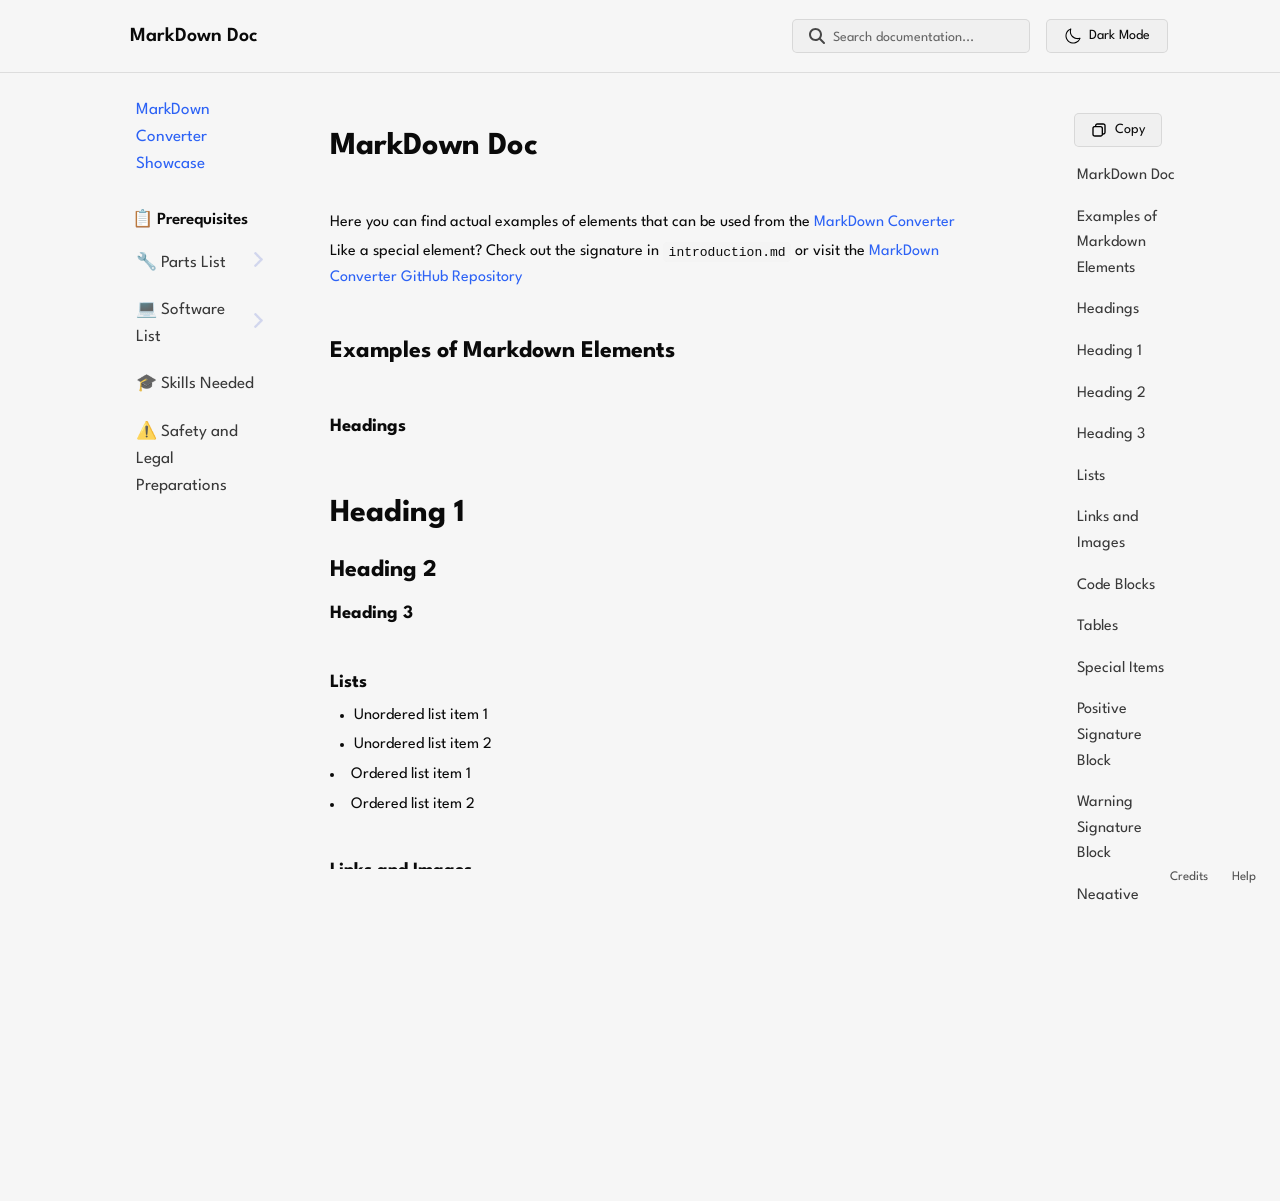
==== commit c44c4819: "Addded showcase introduction" ====
--- a/pages/index.html
+++ b/pages/index.html
@@ -7,7 +7,7 @@
 
 		<link rel="stylesheet" href="../styles/styles.css" />
 		<link rel="stylesheet" href="../tools/markdown-converter/markdown-styles.css" />
-		<link rel="icon" href="../assets/img/camera-drone.svg" type="image/svg+xml" />
+		<link rel="icon" href="../assets/img/icon.svg" type="image/svg+xml" /> <!-- Change the favicon here -->
 
 		<!-- Apply dark mode immediately before body render -->
 		<script>
@@ -38,7 +38,7 @@
 		<script type="module" src="../scripts/script.js"></script>
 		<script type="module" src="../tools/markdown-converter/markdown-converter.js"></script>
 		<script type="module" src="../scripts/content-browser.js"></script>
-		<title>AeroMesh Drones Documentation</title>
+		<title>MarkDown Doc</title>  <!-- Change the title here -->
 	</head>
 
 	<body>
@@ -49,8 +49,8 @@
 				<button id="topicToggle" class="topic-toggle" aria-label="Toggle sidebar" aria-expanded="false">
 					<img class="topic-toggle-icon" src="../assets/img/hamburger.svg" alt="menu" />
 				</button>
-				<img src="../assets/img/camera-drone.svg" class="header-image" alt="Drone Logo" />
-				<p class="header-text">AeroMesh Drones</p>
+				<!-- Add a icon in the title here `<img src="../assets/img/icon.svg" class="header-image" alt="Logo" />` -->
+				<p class="header-text">MarkDown Doc</p>
 				<div class="header-controls">
 					<div class="header-search-bar">
 						<img class="icon search-icon" src="../assets/img/search.svg" alt="search-icon" />
@@ -101,7 +101,5 @@
 
 		<!-- Overlay for sliding sidebar on small screens -->
 		<div id="sidebarOverlay" class="sidebar-overlay" aria-hidden="true"></div>
-
-
 	</body>
 </html>
--- a/styles/styles.css
+++ b/styles/styles.css
@@ -311,12 +311,14 @@
 	margin-right: 0.5%;
 }
 
-.header-text {
+.header-text,
+.header-text-page {
 	font-size: 20px;
 	font-weight: 600;
 	font-family: league-spartan;
 	color: var(--header-text-color);
 	transition: background-color 0.3s ease, color 0.3s ease;
+	margin-left: 1.5%;
 }
 
 .header-controls {
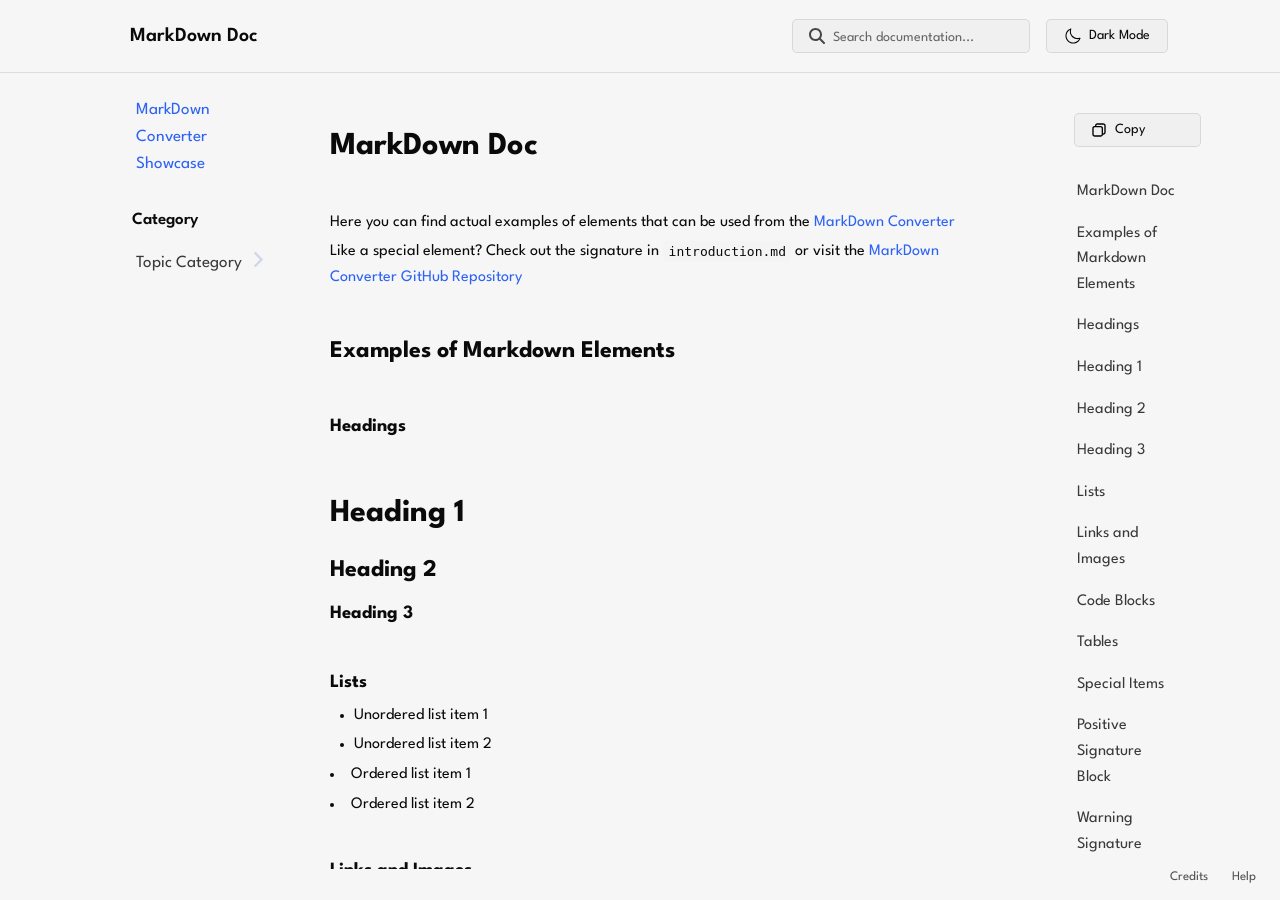
==== commit f7dfef54: "Added new source element" ====
--- a/pages/index.html
+++ b/pages/index.html
@@ -33,6 +33,13 @@
 					updateToggleButton();
 				}
 			})();
+
+			function toggleSources(id) {
+				const element = document.getElementById(id);
+				if (element) {
+					element.classList.toggle('expanded');
+				}
+			}
 		</script>
 
 		<script type="module" src="../scripts/script.js"></script>
--- a/styles/styles.css
+++ b/styles/styles.css
@@ -672,12 +672,31 @@
 	flex: 0 0 20%;
 	padding: 1rem;
 	min-height: 400px;
+	display: flex;
+	flex-direction: column;
+}
+
+#right-panel-header {
+	max-height: calc(100vh - 200px);
+	overflow-y: auto;
+}
+
+#right-panel-header::-webkit-scrollbar {
+	width: 3px;
+}
+
+#right-panel-header::-webkit-scrollbar-thumb {
+	background: #bebebe;
+}
+
+#right-panel-header::-webkit-scrollbar-thumb:hover {
+	background: #999999;
 }
 
 .right-bar-list {
 	padding: 0;
-	margin: 0;
 	width: 75%;
+	overflow: hidden;
 }
 
 .right-bar-items {
--- a/tools/markdown-converter/markdown-styles.css
+++ b/tools/markdown-converter/markdown-styles.css
@@ -12,7 +12,7 @@
 	--hover-bg: rgba(0, 0, 0, 0.1); /* Background on hover state */
 	--button-bg: #f0f0f0; /* Button and container background */
 	--button-text: #0a0a0a; /* Button text color */
-	--topic-selected-color: rgb(44, 98, 245); /* Active/selected element color */
+	--topic-selected-color: #2c62f5; /* Active/selected element color */
 
 	/* === Markdown Code Styling === */
 	--md-code-bg-color: #f5f5f5; /* Code block background */
@@ -34,6 +34,12 @@
 	/* === Markdown Button Containers === */
 	--md-button-container: rgb(200, 200, 200); /* Button container border color */
 	--md-button-container-hover: rgb(160, 160, 160); /* Button container hover border */
+
+	/* === Markdown Signature Block Headings === */
+	--md-positive-heading-bg: rgba(34, 197, 94, 0.2); /* Positive heading background */
+	--md-warning-heading-bg: rgba(245, 158, 11, 0.2); /* Warning heading background */
+	--md-negative-heading-bg: rgba(239, 68, 68, 0.2); /* Negative heading background */
+	--md-info-heading-bg: rgba(59, 130, 246, 0.2); /* Info heading background */
 
 	/* === Markdown Tables === */
 	--md-table-border: #d1d5db; /* Table border color */
@@ -88,6 +94,12 @@
 	/* === Markdown Button Containers (Dark Mode) === */
 	--md-button-container: rgb(80, 80, 80); /* Dark button container border */
 	--md-button-container-hover: rgb(120, 120, 120); /* Dark button hover border */
+
+	/* === Markdown Signature Block Headings (Dark Mode) === */
+	--md-positive-heading-bg: rgba(34, 197, 94, 0.2); /* Dark positive heading background */
+	--md-warning-heading-bg: rgba(245, 158, 11, 0.2); /* Dark warning heading background */
+	--md-negative-heading-bg: rgba(239, 68, 68, 0.2); /* Dark negative heading background */
+	--md-info-heading-bg: rgba(59, 130, 246, 0.2); /* Dark info heading background */
 
 	/* === Markdown Tables (Dark Mode) === */
 	--md-table-border: #3d3d3d; /* Dark table border */
@@ -868,3 +880,83 @@
     border: 1px solid var(--end-border-color);
     color: var(--button-text);
 }
+
+/* === Sources Block === */
+.markdown-sources {
+	background-color: var(--border-color);
+	padding: 0;
+	border-radius: 20px;
+	font-family: "league-spartan", Arial, sans-serif;
+	overflow: hidden;
+	transition: background-color 0.3s ease, border-color 0.3s ease, height 0.3s ease;
+	width: fit-content;
+	height: 40px;
+}
+
+.markdown-sources.expanded {
+	height: auto;
+	background-color: var(--border-color);
+}
+
+.markdown-sources-header {
+	display: flex;
+	align-items: center;
+	gap: 8px;
+	padding: 0.5rem 0.75rem;
+	cursor: pointer;
+	user-select: none;
+	transition: background-color 0.2s ease;
+}
+
+.markdown-sources-header:hover {
+	background-color: var(--border-color);
+	filter: brightness(0.95);
+}
+
+.markdown-sources-count {
+	font-weight: 500;
+	color: var(--md-greyed-out);
+}
+
+.markdown-sources-label {
+	font-weight: 500;
+	color: var(--text-color);
+	align-self: flex-start;
+	flex: 1;
+}
+
+.markdown-sources-list {
+	max-height: 0;
+	overflow: hidden;
+	transition: max-height 0.3s ease, padding 0.3s ease;
+	background-color: var(--button-bg);
+}
+
+.markdown-sources.expanded .markdown-sources-list {
+	max-height: 500px;
+	padding: 0.5rem 0;
+}
+
+.markdown-sources-item {
+	display: flex;
+	align-items: center;
+	gap: 8px;
+	padding: 0.4rem 0.75rem 0.4rem 1rem;
+	color: var(--text-color);
+	text-decoration: none;
+}
+
+.markdown-sources-item-number {
+	font-weight: 600;
+	min-width: 1.5em;
+	color: var(--md-greyed-out);
+}
+
+.markdown-sources-item-text {
+	flex: 1;
+	transition: 1s ease;
+}
+
+.markdown-sources-item-text:hover {
+	text-decoration: underline;
+}
